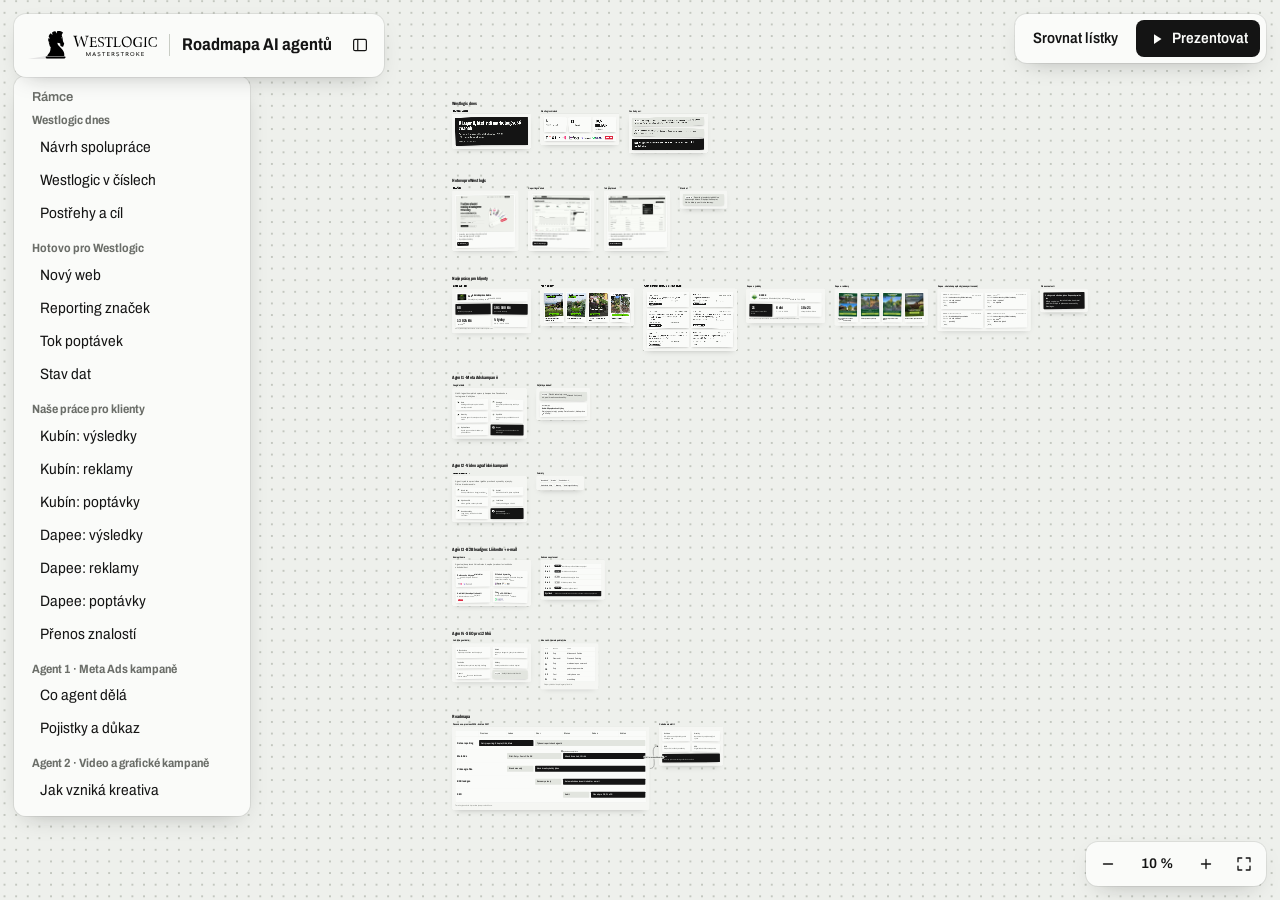
==== board.html @ 9ac48d67 "Board: roadmapa AI agentů, ukázky klientů, reporting a poptávky z webu Co-Authored-By: Claude Opus 5" ====
<!doctype html>
<html lang="cs">
<head>
<meta charset="utf-8">
<meta name="viewport" content="width=device-width, initial-scale=1, maximum-scale=1">
<title>Roadmapa AI agentů – Westlogic</title>
<meta name="robots" content="noindex, nofollow">
<link rel="icon" href="https://westlogic.eu/wp-content/uploads/2021/06/westlogic_favicon.png">
<link rel="preload" href="assets/fonts/archivo-latin.woff2" as="font" type="font/woff2" crossorigin>
<link rel="stylesheet" href="assets/css/board.css">
</head>
<body>

<!-- Board chrome -->
<header class="ui ui--top">
  <img class="ui__logo" src="assets/img/logo.svg" alt="Westlogic" width="132" height="28">
  <span class="ui__sep" aria-hidden="true"></span>
  <h1 class="ui__title">Roadmapa AI agentů</h1>
  <button class="ui__btn ui__btn--icon" type="button" id="panelToggle" aria-expanded="true" aria-controls="panel" title="Rámce">
    <svg viewBox="0 0 24 24" aria-hidden="true"><rect x="3.5" y="4.5" width="17" height="15" rx="2" fill="none" stroke="currentColor" stroke-width="1.6"/><path d="M9 4.5v15" stroke="currentColor" stroke-width="1.6"/></svg>
  </button>
</header>
<div class="ui ui--right">
  <button class="ui__btn" type="button" id="resetNotes" title="Vrátit lístky na původní místa">Srovnat lístky</button>
  <button class="ui__btn ui__btn--ink" type="button" id="present">
    <svg viewBox="0 0 24 24" aria-hidden="true"><path d="M8 5.5v13l10-6.5z" fill="currentColor"/></svg>Prezentovat
  </button>
</div>

<nav class="panel" id="panel" aria-label="Rámce">
  <p class="panel__h">Rámce</p>
  <ol id="frameList"></ol>
  <p class="panel__hint">Táhni plochu myší. Kolečkem přibližuj. Lístky jdou přesouvat.</p>
</nav>

<div class="zoom ui" role="group" aria-label="Přiblížení">
  <button type="button" id="zOut" aria-label="Oddálit"><svg viewBox="0 0 24 24" aria-hidden="true"><path d="M6 12h12" stroke="currentColor" stroke-width="1.8" stroke-linecap="round"/></svg></button>
  <button type="button" id="zPct" class="zoom__pct" title="Zobrazit vše">100 %</button>
  <button type="button" id="zIn" aria-label="Přiblížit"><svg viewBox="0 0 24 24" aria-hidden="true"><path d="M6 12h12M12 6v12" stroke="currentColor" stroke-width="1.8" stroke-linecap="round"/></svg></button>
  <button type="button" id="zFit" aria-label="Zobrazit vše"><svg viewBox="0 0 24 24" aria-hidden="true"><path d="M4 9V4h5M15 4h5v5M20 15v5h-5M9 20H4v-5" fill="none" stroke="currentColor" stroke-width="1.8" stroke-linecap="round" stroke-linejoin="round"/></svg></button>
</div>

<div class="pnav ui" id="pnav" hidden>
  <button type="button" id="pPrev" aria-label="Předchozí rámec"><svg viewBox="0 0 24 24" aria-hidden="true"><path d="M15 6l-6 6 6 6" fill="none" stroke="currentColor" stroke-width="1.8" stroke-linecap="round" stroke-linejoin="round"/></svg></button>
  <span id="pLabel"></span>
  <button type="button" id="pNext" aria-label="Další rámec"><svg viewBox="0 0 24 24" aria-hidden="true"><path d="M9 6l6 6-6 6" fill="none" stroke="currentColor" stroke-width="1.8" stroke-linecap="round" stroke-linejoin="round"/></svg></button>
  <button type="button" id="pExit" class="pnav__exit">Ukončit</button>
</div>

<!-- Canvas -->
<main class="vp" id="vp">
<div class="world" id="world">
<svg class="links" id="links" aria-hidden="true"></svg>

<!-- A. Westlogic dnes -->
<div class="lane" data-lane="Westlogic dnes">
  <section class="frame" id="a1" data-title="Návrh spolupráce" style="width:760px">
    <h2 class="frame__label">Návrh spolupráce</h2>
    <div class="cover note note--ink" style="--r:-.6deg">
      <p class="cover__t">AI agenti, kteří řídí marketing šesti značek</p>
      <p class="cover__s">Reklama, kreativy, B2B obchod a SEO. Agenti dělají práci, lidé rozhodují.</p>
      <p class="cover__k">Westlogic · listopad 2026</p>
    </div>
  </section>
  <section class="frame" id="a2" data-title="Westlogic v číslech" style="width:760px">
    <h2 class="frame__label">Westlogic v číslech</h2>
    <div class="facts">
      <div class="note" style="--r:1deg"><b class="big">6</b>vlastních značek</div>
      <div class="note" style="--r:-1.2deg"><b class="big">12</b>trhů v Evropě</div>
      <div class="note" style="--r:.8deg"><b class="big">10,5 mil.&nbsp;EUR</b>roční obrat</div>
    </div>
    <div class="logos note note--plain">
      <img src="assets/img/brands/fexi-mark.svg" alt="Fexi"><img src="assets/img/brands/zuty.svg" alt="Zuty"><img src="assets/img/brands/foa.svg" alt="FOA">
      <img src="assets/img/brands/diamondi.svg" alt="Diamondi"><img src="assets/img/brands/everbot.svg" alt="Everbot"><img src="assets/img/brands/atelix.svg" alt="Atelix">
    </div>
  </section>
  <section class="frame" id="a3" data-title="Postřehy a cíl" style="width:760px">
    <h2 class="frame__label">Postřehy a cíl</h2>
    <div class="note note--grey" style="--r:-1deg"><span class="tag">Postřeh</span>Dva obory, dvě sezóny. Tvoření prodává hlavně na podzim a v zimě, stínění na jaře a v létě. Rozpočet na reklamu se má přelévat mezi značkami.</div>
    <div class="note note--grey" style="--r:1deg"><span class="tag">Postřeh</span>Everbot slibuje firmám růst s menším týmem. Stejný princip nabízíme Westlogicu v marketingu.</div>
    <div class="note note--goal" style="--r:-.4deg"><span class="tag tag--inv">Cíl</span>Víc tržeb na každou značku a trh. Bez nabírání dalších lidí do marketingu.</div>
  </section>
</div>

<!-- B. Hotovo pro Westlogic -->
<div class="lane" data-lane="Hotovo pro Westlogic">
  <section class="frame" id="b1" data-title="Nový web" style="width:640px">
    <h2 class="frame__label">Nový web</h2>
    <article class="shot note note--plain" style="--r:-.6deg">
      <a href="index.html" target="_blank" rel="noopener"><img src="assets/board/web.jpg" alt="Náhled nového webu Westlogic"></a>
      <ul><li>Vzorník s pravými logy všech 6 značek</li><li>Formulář sám pozná, o co jde</li><li>Rychlý, bez šablony</li></ul>
      <a class="open" href="index.html" target="_blank" rel="noopener">Otevřít web ↗</a>
    </article>
  </section>
  <section class="frame" id="b2" data-title="Reporting značek" style="width:640px">
    <h2 class="frame__label">Reporting značek</h2>
    <article class="shot note note--plain" style="--r:.5deg">
      <a href="dashboard.html" target="_blank" rel="noopener"><img src="assets/board/dash.jpg" alt="Náhled reportingu značek"></a>
      <ul><li>Tržby, objednávky a konverze na jednom místě</li><li>Filtr podle značky, trhu a období</li><li>Sem budou reportovat všichni agenti</li></ul>
      <a class="open" href="dashboard.html" target="_blank" rel="noopener">Otevřít reporting ↗</a>
    </article>
  </section>
  <section class="frame" id="b3" data-title="Tok poptávek" style="width:640px">
    <h2 class="frame__label">Tok poptávek</h2>
    <article class="shot note note--plain" style="--r:-.4deg" id="shot-inq">
      <a href="poptavky.html" target="_blank" rel="noopener"><img src="assets/board/inq.jpg" alt="Náhled toku poptávek"></a>
      <ul><li>Poptávka z webu jde rovnou správnému člověku</li><li>E-mail, Slack a inbox se stavem</li><li>Lhůta na odpověď podle typu</li></ul>
      <a class="open" href="poptavky.html" target="_blank" rel="noopener">Otevřít ukázku ↗</a>
    </article>
  </section>
  <section class="frame" id="b4" data-title="Stav dat" style="width:460px">
    <h2 class="frame__label">Stav dat</h2>
    <div class="note note--grey" style="--r:.4deg"><span class="tag">Poznámka</span>Reporting i poptávky teď běží na ukázkových datech. Napojení na Shoptet, GA4 a Meta je první krok roadmapy.</div>
  </section>
</div>

<!-- C. Naše práce pro klienty -->
<div class="lane" data-lane="Naše práce pro klienty">
  <section class="frame" id="c1" data-title="Kubín: výsledky" style="width:760px">
    <h2 class="frame__label">Kubín · výsledky</h2>
    <div class="case__head note note--plain" style="--r:-.4deg">
      <img src="assets/board/clients/kubin-logo.jpg" alt="Zahradnické práce Kubín">
      <div><b>Zahradnické práce Kubín</b>Ústecký kraj · reklamy na Metě od 28. 9. 2026</div>
    </div>
    <div class="stats stats--2">
      <div class="note note--ink" style="--r:-.8deg"><b class="big big--inv">88</b>skutečných poptávek</div>
      <div class="note note--ink" style="--r:.6deg"><b class="big big--inv">191&nbsp;500&nbsp;Kč</b>potvrzené zakázky</div>
      <div class="note" style="--r:-.5deg"><b class="big">13&nbsp;024&nbsp;Kč</b>za reklamu</div>
      <div class="note" style="--r:.9deg"><b class="big">4 týdny</b>28. 9. – 25. 10. 2026</div>
    </div>
    <p class="src">Zdroj: tabulka poptávek klienta. Počet zakázek ještě roste.</p>
  </section>
  <section class="frame" id="c2" data-title="Kubín: reklamy" style="width:900px">
    <h2 class="frame__label">Kubín · reklamy</h2>
    <div class="ads">
      <figure class="note note--plain" style="--r:-1deg"><img src="assets/board/clients/kubin-teplice.jpg" alt="Reklama: Hledáte zahradníka v Teplicích?"><figcaption>Vítěz: město v nadpisu + skutečná fotka</figcaption></figure>
      <figure class="note note--plain" style="--r:.7deg"><img src="assets/board/clients/kubin-decin.jpg" alt="Reklama: Hledáte zahradníka v Děčíně?"><figcaption>Stejný vzorec pro Děčín</figcaption></figure>
      <figure class="note note--plain" style="--r:-.5deg"><img src="assets/board/clients/kubin-if-cena.jpg" alt="Reklama: Chcete vědět, kolik bude úprava zahrady stát?"><figcaption>Formulář v Metě: otázka na cenu</figcaption></figure>
      <figure class="note note--plain" style="--r:1deg"><img src="assets/board/clients/kubin-if-promena.jpg" alt="Reklama: proměna zahrady před a po"><figcaption>Proměna před a po</figcaption></figure>
    </div>
  </section>
  <section class="frame" id="c3" data-title="Kubín: poptávky" style="width:900px">
    <h2 class="frame__label">Kubín · skutečné poptávky (anonymizované)</h2>
    <div class="leads">
      <article class="lead note" style="--r:-.6deg">
        <p class="lead__meta"><span>9. 10.</span><span>Teplice</span><span class="lead__src">Web · reklama Teplice</span></p>
        <p class="lead__msg">„Prořez stromů, jednorázový velký úklid.“</p>
        <p class="lead__who">Jméno skryto · +420 7•• ••• ••• · •••••@volny.cz</p>
        <span class="pill pill--won">Zakázka 35 000 Kč</span>
      </article>
      <article class="lead note" style="--r:.5deg">
        <p class="lead__meta"><span>30. 9.</span><span>Děčín</span><span class="lead__src">Web · reklama Děčín</span></p>
        <p class="lead__msg">„S úpravou zahrady.“</p>
        <p class="lead__who">Jméno skryto · +420 6•• ••• ••• · •••••@seznam.cz</p>
        <span class="pill pill--won">Zakázka 20 000 Kč</span>
      </article>
      <article class="lead note" style="--r:-.4deg">
        <p class="lead__meta"><span>4. 10.</span><span>Děčín</span><span class="lead__src">Web · reklama Děčín</span></p>
        <p class="lead__msg">„Příprava zahrady na zimu, ostříhat ovocné stromky 2 kusy, posekat trávu cca 40 cm vysokou…“</p>
        <p class="lead__who">Jméno skryto · +420 7•• ••• ••• · •••••@seznam.cz</p>
        <span class="pill pill--won">Zakázka 10 000 Kč</span>
      </article>
      <article class="lead note" style="--r:.8deg">
        <p class="lead__meta"><span>5. 10.</span><span>Děčín</span><span class="lead__src">Web · reklama Děčín</span></p>
        <p class="lead__msg">„Ostříhání 3 m vysokého a 15 m dlouhého plotu u thují, prosím o přibližnou cenu.“</p>
        <p class="lead__who">Jméno skryto · +420 7•• ••• ••• · •••••@seznam.cz</p>
        <span class="pill pill--won">Zakázka 8 000 Kč</span>
      </article>
      <article class="lead note" style="--r:-.7deg">
        <p class="lead__meta"><span>20. 10.</span><span>Tisá</span><span class="lead__src">Web · reklama Ústí</span></p>
        <p class="lead__msg">„Zahrada cca 1000 m² zanedbaná, plán co s tím dál, aby vypadala dobře.“</p>
        <p class="lead__who">Jméno skryto · +420 6•• ••• ••• · •••••@seznam.cz</p>
        <span class="pill">Nabídka odeslána</span>
      </article>
      <article class="lead note" style="--r:.4deg">
        <p class="lead__meta"><span>22. 10.</span><span>Dubí</span><span class="lead__src">Web · reklama Teplice</span></p>
        <p class="lead__msg">„V březnu příštího roku zajistit jarní úpravu stromů, keřů, živého plotu.“</p>
        <p class="lead__who">Jméno skryto · +420 7•• ••• ••• · •••••@seznam.cz</p>
        <span class="pill pill--new">Nová</span>
      </article>
    </div>
  </section>
  <section class="frame" id="c4" data-title="Dapee: výsledky" style="width:760px">
    <h2 class="frame__label">Dapee · výsledky</h2>
    <div class="case__head note note--plain" style="--r:.4deg">
      <img src="assets/board/clients/dapee-logo.png" alt="DAPEE">
      <div><b>DAPEE</b>Kladensko a Středočeský kraj · reklamy na Metě od 7. 11. 2026</div>
    </div>
    <div class="stats stats--3">
      <div class="note note--ink" style="--r:.7deg"><b class="big big--inv">21</b>poptávek z formulářů v Metě</div>
      <div class="note" style="--r:-.6deg"><b class="big">6 dní</b>7. – 13. 11. 2026</div>
      <div class="note" style="--r:.5deg"><b class="big">10 z 21</b>chce práci do měsíce</div>
    </div>
    <p class="src">Zdroj: tabulka poptávek klienta. Kampaň běží, zakázky se teprve domlouvají.</p>
  </section>
  <section class="frame" id="c5" data-title="Dapee: reklamy" style="width:900px">
    <h2 class="frame__label">Dapee · reklamy</h2>
    <div class="ads">
      <figure class="note note--plain" style="--r:.8deg"><img src="assets/board/clients/dapee-kaceni.jpg" alt="Reklama: Kácení stromů na Kladně a okolí"><figcaption>Kácení: město v nadpisu (převzato od Kubína)</figcaption></figure>
      <figure class="note note--plain" style="--r:-.6deg"><img src="assets/board/clients/dapee-cisteni.jpg" alt="Reklama: Potřebujete vyčistit pozemek ve Středočeském kraji?"><figcaption>Čištění pozemku před a po</figcaption></figure>
      <figure class="note note--plain" style="--r:1deg"><img src="assets/board/clients/dapee-zarostla.jpg" alt="Reklama: Zarostlá zahrada ve Slaném?"><figcaption>Konkrétní problém + úzká oblast</figcaption></figure>
      <figure class="note note--plain" style="--r:-.9deg"><img src="assets/board/clients/dapee-uklid.jpg" alt="Reklama: Potřebujete uklidit zahradu ve Středočeském kraji?"><figcaption>Sezónní téma: podzimní úklid</figcaption></figure>
    </div>
  </section>
  <section class="frame" id="c6" data-title="Dapee: poptávky" style="width:900px">
    <h2 class="frame__label">Dapee · skutečné poptávky (anonymizované)</h2>
    <div class="leads">
      <article class="lead note" style="--r:.6deg">
        <p class="lead__meta"><span>13. 11.</span><span>Mladoboleslavsko</span><span class="lead__src">Formulář v Metě</span></p>
        <dl class="lead__qa"><dt>Co řešit</dt><dd>Jednorázové vyčištění zahrady</dd><dt>Plocha</dt><dd>víc než 1 000 m²</dd><dt>Kdy</dt><dd>co nejdříve</dd></dl>
        <span class="pill pill--new">Nová</span>
      </article>
      <article class="lead note" style="--r:-.5deg">
        <p class="lead__meta"><span>12. 11.</span><span>Okolí Prahy</span><span class="lead__src">Formulář v Metě</span></p>
        <dl class="lead__qa"><dt>Co řešit</dt><dd>Jednorázové vyčištění zahrady</dd><dt>Plocha</dt><dd>500 – 1 000 m²</dd><dt>Kdy</dt><dd>co nejdříve</dd></dl>
        <span class="pill pill--new">Nová</span>
      </article>
      <article class="lead note" style="--r:.4deg">
        <p class="lead__meta"><span>11. 11.</span><span>Kladensko a Slánsko</span><span class="lead__src">Formulář v Metě</span></p>
        <dl class="lead__qa"><dt>Co řešit</dt><dd>Pravidelná péče o zahradu</dd><dt>Plocha</dt><dd>víc než 1 000 m²</dd><dt>Kdy</dt><dd>později</dd></dl>
        <span class="pill pill--new">Nová</span>
      </article>
      <article class="lead note" style="--r:-.6deg">
        <p class="lead__meta"><span>10. 11.</span><span>Kladensko a Slánsko</span><span class="lead__src">Formulář v Metě</span></p>
        <dl class="lead__qa"><dt>Co řešit</dt><dd>Jednorázové vyčištění zahrady</dd><dt>Plocha</dt><dd>do 200 m²</dd><dt>Kdy</dt><dd>během 2–4 týdnů</dd></dl>
        <span class="pill pill--new">Nová</span>
      </article>
    </div>
  </section>
  <section class="frame" id="c7" data-title="Přenos znalostí" style="width:460px">
    <h2 class="frame__label">Přenos znalostí</h2>
    <div class="note note--ink" style="--r:-.6deg" id="learn"><b>Co fungovalo u Kubína, jede u Dapee od prvního dne</b>Město v nadpisu, skutečná fotka, konkrétní problém. Stejně to přeneseme na značky Westlogicu.</div>
  </section>
</div>

<!-- D. Agent 1: Meta Ads -->
<div class="lane" data-lane="Agent 1 · Meta Ads kampaně">
  <section class="frame" id="d1" data-title="Co agent dělá" style="width:720px">
    <h2 class="frame__label">Co agent dělá</h2>
    <p class="frame__lead">Náš AI agent kompletně spravuje kampaně na Facebooku a Instagramu. Každý den.</p>
    <ol class="steps">
      <li class="note" style="--r:-.6deg"><b>Data</b>Katalog ze Shoptetu, pixel a CAPI, marže produktů</li>
      <li class="note" style="--r:.6deg"><b>Strategie</b>Rozpočet podle sezóny, značky a trhu</li>
      <li class="note" style="--r:-.4deg" id="meta-creative"><b>Kreativy</b>Dodává agent 2, testuje se víc variant naráz</li>
      <li class="note" style="--r:.8deg"><b>Spuštění</b>Kampaně v jazyce každého ze 12 trhů</li>
      <li class="note" style="--r:-.7deg"><b>Optimalizace</b>Denně vypne ztrátové reklamy a přidá vítězům</li>
      <li class="note note--ink" style="--r:.4deg" id="meta-report"><b>Report</b>Výsledky rovnou do dashboardu Westlogic</li>
    </ol>
  </section>
  <section class="frame" id="d5" data-title="Pojistky a důkaz" style="width:520px">
    <h2 class="frame__label">Pojistky a důkaz</h2>
    <div class="note note--grey" style="--r:.6deg"><span class="tag">Pojistky</span>Člověk schvaluje: rozpočet nad limit, nový trh, první kreativu nové značky.</div>
    <div class="note" style="--r:-.6deg" id="meta-proof"><span class="tag">Už to umíme</span><b>Kubín: 88 poptávek za 4 týdny</b>Stejný agent, stejný postup. Detail v sekci „Naše práce pro klienty“.</div>
  </section>
</div>

<!-- E. Agent 2: Video a grafika -->
<div class="lane" data-lane="Agent 2 · Video a grafické kampaně">
  <section class="frame" id="e1" data-title="Jak vzniká kreativa" style="width:720px">
    <h2 class="frame__label">Jak vzniká kreativa</h2>
    <p class="frame__lead">Agenti vyrobí a upraví videa i grafiku pro všechny značky a jazyky. Drží se brand manuálu.</p>
    <ol class="steps">
      <li class="note" style="--r:.7deg"><b>Brief z dat</b>Co se prodává a co funguje v reklamě</li>
      <li class="note" style="--r:-.8deg"><b>Scénář</b>Háček do 3 vteřin, jedna myšlenka</li>
      <li class="note" style="--r:.5deg"><b>Výroba a střih</b>Video, grafika, varianty formátů</li>
      <li class="note" style="--r:-1deg"><b>Lokalizace</b>Titulky a dabing pro 12 trhů</li>
      <li class="note" style="--r:.8deg"><b>Kontrola značky</b>Logo, barvy, tón. Pak schválení člověkem</li>
      <li class="note note--ink" style="--r:-.4deg" id="vid-out"><b>Do kampaně</b>Rovnou k agentovi 1</li>
    </ol>
  </section>
  <section class="frame" id="e2" data-title="Formáty" style="width:460px">
    <h2 class="frame__label">Formáty</h2>
    <div class="chips"><span>Reels 9:16</span><span>Stories</span><span>Feed 4:5 a 1:1</span><span>Produktová videa</span><span>Bannery</span><span>Katalogové šablony</span></div>
  </section>
</div>

<!-- F. Agent 3: B2B lead gen -->
<div class="lane" data-lane="Agent 3 · B2B lead gen: LinkedIn + e-mail">
  <section class="frame" id="f1" data-title="Komu píšeme" style="width:760px">
    <h2 class="frame__label">Komu píšeme</h2>
    <p class="frame__lead">Agent najde správné lidi ve firmách, napíše jim a domluví schůzku obchodníkovi.</p>
    <div class="segs">
      <div class="note seg" style="--r:-.8deg"><b>Řetězce s hobby a papírnictvím</b>Velkoodběr Zuty a Diamondi.<span class="seg__logos"><img src="assets/img/brands/zuty.svg" alt="Zuty"><img src="assets/img/brands/diamondi.svg" alt="Diamondi"></span></div>
      <div class="note seg" style="--r:.7deg"><b>DIY a hobby markety</b>FOA a Fexi do regálů. Podobné firmy jako partneři Hornbach a Globus.<span class="seg__logos"><img src="assets/img/brands/foa.svg" alt="FOA"><img src="assets/img/brands/fexi-mark.svg" alt="Fexi"></span></div>
      <div class="note seg" style="--r:-.5deg"><b>Architekti, developeři, okenáři</b>Stínění Atelix na míru do projektů.<span class="seg__logos"><img src="assets/img/brands/atelix.svg" alt="Atelix"></span></div>
      <div class="note seg" style="--r:.9deg"><b>Firmy s 20–200 lidmi</b>Everbot pro podporu a obchod.<span class="seg__logos"><img src="assets/img/brands/everbot.svg" alt="Everbot"></span></div>
    </div>
  </section>
  <section class="frame" id="f2" data-title="Sekvence oslovení" style="width:620px">
    <h2 class="frame__label">Sekvence oslovení</h2>
    <ol class="seq seq--v">
      <li><span class="seq__d">Den 1</span><span class="seq__c in">LinkedIn</span>Návštěva profilu a žádost o spojení</li>
      <li><span class="seq__d">Den 3</span><span class="seq__c in">LinkedIn</span>Krátká osobní zpráva</li>
      <li><span class="seq__d">Den 5</span><span class="seq__c em">E-mail</span>Nabídka šitá na jejich firmu</li>
      <li><span class="seq__d">Den 9</span><span class="seq__c em">E-mail</span>Příklad z praxe a čísla</li>
      <li><span class="seq__d">Den 14</span><span class="seq__c in">LinkedIn</span>Poslední připomenutí</li>
      <li class="seq__end" id="b2b-meet"><span class="seq__d">Výsledek</span>Schůzka v kalendáři obchodníka + záznam v inboxu poptávek</li>
    </ol>
  </section>
</div>

<!-- G. Agent 4: SEO -->
<div class="lane" data-lane="Agent 4 · SEO pro 12 trhů">
  <section class="frame" id="g1" data-title="Co SEO agent dělá" style="width:760px">
    <h2 class="frame__label">Co SEO agent dělá</h2>
    <div class="grid2">
      <div class="note" style="--r:-.8deg"><b>Klíčová slova</b>Výzkum pro každou značku a jazyk</div>
      <div class="note" style="--r:.7deg"><b>Obsah</b>Návody a kategorie: „jak vybrat roletu den a noc“</div>
      <div class="note" style="--r:-.6deg"><b>Technika</b>Audit Shoptetu: rychlost, duplicity, hreflang</div>
      <div class="note" style="--r:1deg"><b>Odkazy</b>Zmínky na blozích o tvoření a bydlení</div>
      <div class="note" style="--r:-.9deg"><b>Report</b>Pozice a návštěvnost v dashboardu</div>
      <div class="note note--grey" style="--r:.5deg"><span class="tag">Pojistka</span>Každý článek schválí člověk</div>
    </div>
  </section>
  <section class="frame" id="g2" data-title="Témata podle trhu" style="width:560px">
    <h2 class="frame__label">Kde začít · témata podle trhu</h2>
    <table class="kw">
      <thead><tr><th>Trh</th><th>Značka</th><th>Téma</th></tr></thead>
      <tbody>
        <tr><td>DE</td><td>Zuty</td><td>Malen nach Zahlen</td></tr>
        <tr><td>DE</td><td>Diamondi</td><td>Diamond Painting</td></tr>
        <tr><td>PL</td><td>Zuty</td><td>malowanie po numerach</td></tr>
        <tr><td>FR</td><td>Zuty</td><td>peinture par numéro</td></tr>
        <tr><td>CZ</td><td>Fexi</td><td>rolety den a noc</td></tr>
        <tr><td>PL</td><td>FOA</td><td>moskitiery</td></tr>
      </tbody>
    </table>
    <p class="frame__foot">Objemy hledání doplní agent při auditu.</p>
  </section>
</div>

<!-- H. Roadmapa -->
<div class="lane" data-lane="Roadmapa">
  <section class="frame" id="h1" data-title="Časová osa" style="width:1900px">
    <h2 class="frame__label">Časová osa · prosinec 2026 – květen 2027</h2>
    <div class="tl">
      <div class="tl__head"><span></span><span>Prosinec</span><span>Leden</span><span>Únor</span><span>Březen</span><span>Duben</span><span>Květen</span></div>
      <div class="tl__lane"><span class="tl__name">Data a reporting</span>
        <div class="bar bar--ink" id="tl-data" style="--a:1;--b:3">Ostrý reporting: Shoptet, GA4, Meta</div>
        <div class="bar" style="--a:3;--b:7">Týdenní report všech agentů</div></div>
      <div class="tl__lane"><span class="tl__name">Meta Ads</span>
        <div class="bar" style="--a:2;--b:4">Pilot: Zuty + Fexi v CZ a SK</div>
        <div class="ms" style="--a:4">Vyhodnocení pilotu</div>
        <div class="bar bar--ink" style="--a:4;--b:7">Všech 6 značek, 12 trhů</div></div>
      <div class="tl__lane"><span class="tl__name">Video a grafika</span>
        <div class="bar" style="--a:2;--b:3">Brand manuály</div>
        <div class="bar bar--ink" style="--a:3;--b:7">Nové kreativy každý týden</div></div>
      <div class="tl__lane"><span class="tl__name">B2B lead gen</span>
        <div class="bar" style="--a:3;--b:4">Seznamy a texty</div>
        <div class="bar bar--ink" style="--a:4;--b:7">Automatické oslovení LinkedIn + e-mail</div></div>
      <div class="tl__lane"><span class="tl__name">SEO</span>
        <div class="bar" style="--a:4;--b:5">Audit</div>
        <div class="bar bar--ink" style="--a:5;--b:7">Obsah pro DE, PL a FR</div></div>
    </div>
    <p class="frame__foot">Termíny jsou návrh. Upravíme je na první schůzce.</p>
  </section>
  <section class="frame" id="h2" data-title="Co budeme měřit" style="width:620px">
    <h2 class="frame__label">Co budeme měřit</h2>
    <div class="grid2">
      <div class="note" style="--r:-.7deg"><b>Reklama</b>ROAS a cena objednávky podle značky a trhu</div>
      <div class="note" style="--r:.6deg"><b>Kreativy</b>Nové kreativy za týden a jejich výkon</div>
      <div class="note" style="--r:-.4deg"><b>B2B</b>Odpovědi, schůzky a zakázky</div>
      <div class="note" style="--r:.9deg"><b>SEO</b>Organická návštěvnost a pozice</div>
      <div class="note note--ink wide2" style="--r:-.6deg"><b>Čas</b>Hodiny práce marketingu ušetřené za měsíc</div>
    </div>
  </section>
</div>

</div>
</main>

<script src="assets/js/board.js"></script>
</body>
</html>
---- assets/css/board.css ----
/* Westlogic — idea board. Same world: card-stock ground, paper notes, ink, Archivo; colour only from brand logos. */
@font-face { font-family: "Archivo"; font-style: normal; font-display: swap; font-weight: 100 900; font-stretch: 62% 125%;
  src: url(../fonts/archivo-latin-ext.woff2) format("woff2-variations");
  unicode-range: U+0100-02BA, U+02BD-02C5, U+02C7-02CC, U+02CE-02D7, U+02DD-02FF, U+0304, U+0308, U+0329, U+1D00-1DBF, U+1E00-1E9F, U+1EF2-1EFF, U+2020, U+20A0-20AB, U+20AD-20C0, U+2113, U+2C60-2C7F, U+A720-A7FF; }
@font-face { font-family: "Archivo"; font-style: normal; font-display: swap; font-weight: 100 900; font-stretch: 62% 125%;
  src: url(../fonts/archivo-latin.woff2) format("woff2-variations");
  unicode-range: U+0000-00FF, U+0131, U+0152-0153, U+02BB-02BC, U+02C6, U+02DA, U+02DC, U+0304, U+0308, U+0329, U+2000-206F, U+20AC, U+2122, U+2191, U+2193, U+2212, U+2215, U+FEFF, U+FFFD; }

:root {
  --card: #EEF0EC; --card-2: #E2E5DF; --paper: #FAFBF9; --frame: #F5F6F3;
  --ink: #141414; --ink-2: #474A46; --ink-3: #6B6E69; --rule: #C9CDC5;
  --todo: #8A5A00;
  --f: "Archivo", system-ui, sans-serif;
  --ease: cubic-bezier(.16, 1, .3, 1);
}
* { box-sizing: border-box; }
html, body { height: 100%; }
body { margin: 0; overflow: hidden; background: var(--card); color: var(--ink); font: 400 17px/1.4 var(--f); font-variant-numeric: tabular-nums lining-nums; -webkit-font-smoothing: antialiased; }
img, svg { display: block; max-width: 100%; }
h2, h3, p { margin: 0; }
ul, ol { margin: 0; padding: 0; list-style: none; }
button { font: inherit; color: inherit; }
::selection { background: var(--ink); color: var(--paper); }
:focus-visible { outline: 2px solid var(--ink); outline-offset: 2px; border-radius: 4px; }

/* Canvas */
.vp {
  position: fixed; inset: 0; overflow: hidden; touch-action: none; cursor: grab;
  background-color: var(--card);
  background-image: radial-gradient(circle, #C3C7BF 1.1px, transparent 1.4px);
  background-size: var(--g, 28px) var(--g, 28px);
  background-position: var(--gx, 0) var(--gy, 0);
}
.vp.is-panning { cursor: grabbing; }
.world { position: absolute; left: 0; top: 0; transform-origin: 0 0; will-change: transform; }
.links { position: absolute; left: 0; top: 0; overflow: visible; pointer-events: none; z-index: 5; max-width: none; }
.links path { fill: none; stroke: var(--ink); stroke-width: 3; stroke-dasharray: 2 8; stroke-linecap: round; }
.links .head { fill: var(--ink); }
.links text { font: 700 20px var(--f); font-stretch: 85%; fill: var(--ink-2); }
.links .lbl-bg { fill: var(--card); }

/* Frames */
.frame { position: absolute; background: var(--frame); border-radius: 14px; padding: 36px 32px 32px; box-shadow: 0 0 0 1px rgba(20,20,20,.07), 0 30px 60px -40px rgba(20,20,20,.35); display: flex; flex-direction: column; gap: 20px; }
.frame__label { position: absolute; left: 4px; top: -40px; font-size: 22px; font-weight: 800; font-stretch: 74%; letter-spacing: -.005em; cursor: pointer; white-space: nowrap; }
.frame__label:hover { text-decoration: underline; text-underline-offset: .2em; }
.frame__lead { font-size: 19px; line-height: 1.35; max-width: 52ch; color: var(--ink-2); }
.frame__sub { font-size: 22px; font-weight: 800; font-stretch: 74%; margin-bottom: -10px; }
.frame__foot { color: var(--ink-3); font-size: 16px; }

/* Notes */
.note {
  position: relative; background: var(--paper); border-radius: 6px; padding: 18px 20px;
  box-shadow: 0 1px 1px rgba(20,20,20,.08), 0 10px 22px -14px rgba(20,20,20,.45);
  transform: translate(var(--dx, 0px), var(--dy, 0px)) rotate(var(--r, 0deg));
  cursor: grab; user-select: none; transition: box-shadow .25s;
}
.note.is-drag { cursor: grabbing; z-index: 10; box-shadow: 0 2px 4px rgba(20,20,20,.1), 0 24px 40px -18px rgba(20,20,20,.55); transition: none; }
.note b { display: block; font-weight: 700; font-stretch: 82%; font-size: 1.05em; margin-bottom: 4px; }
.note small { display: block; margin-top: 8px; color: var(--ink-3); font-size: 14px; }
.note--ink { background: var(--ink); color: var(--paper); }
.note--grey { background: var(--card-2); }
.note--plain { box-shadow: 0 0 0 1px rgba(20,20,20,.06), 0 10px 22px -16px rgba(20,20,20,.4); }
.note--goal { background: var(--ink); color: var(--paper); font-size: 22px; font-weight: 600; font-stretch: 88%; padding: 22px 24px; }
.note--todo { background: var(--paper); box-shadow: inset 0 0 0 2px var(--todo), 0 10px 22px -14px rgba(20,20,20,.35); }
.tag { display: inline-block; font-size: 13px; font-weight: 700; font-stretch: 85%; padding: 2px 8px; border-radius: 5px; background: var(--paper); box-shadow: inset 0 0 0 1px var(--rule); margin-right: 8px; vertical-align: 2px; }
.note--grey .tag { background: var(--paper); }
.tag--inv { background: var(--paper); color: var(--ink); box-shadow: none; }
.tag--todo { background: var(--todo); color: #fff; box-shadow: none; }
.wide { align-self: stretch; }

/* Frame 1 */
.cover { padding: 30px 32px 26px; }
.cover__t { font-size: 52px; font-weight: 800; font-stretch: 66%; line-height: .98; letter-spacing: -.01em; }
.cover__s { margin-top: 14px; font-size: 21px; color: #C9CCC6; max-width: 36ch; }
.cover__k { margin-top: 18px; font-size: 15px; color: #A6AAA3; }
.facts { display: grid; grid-template-columns: repeat(3, 1fr); gap: 18px; }
.facts .note { font-size: 16px; color: var(--ink-2); }
.big { font-size: 40px !important; font-weight: 800 !important; font-stretch: 64% !important; color: var(--ink); line-height: 1; margin-bottom: 6px !important; }
.logos { display: grid; grid-template-columns: repeat(6, 1fr); gap: 18px; align-items: center; padding: 18px 22px; }
.logos img { height: 32px; width: 100%; object-fit: contain; pointer-events: none; }
.row2 { display: grid; grid-template-columns: 1fr 1fr; gap: 20px; }
.row3 { display: grid; grid-template-columns: 1.2fr 1fr 1fr; gap: 20px; align-items: start; }

/* Frame 2 */
.shots { display: grid; grid-template-columns: repeat(3, 1fr); gap: 28px; }
.shot { padding: 14px 14px 20px; }
.shot img { border-radius: 4px; box-shadow: 0 0 0 1px var(--rule); pointer-events: none; aspect-ratio: 16 / 10; object-fit: cover; object-position: top; width: 100%; }
.shot > a:first-child { display: block; }
.shot h3 { margin-top: 16px; font-size: 26px; font-weight: 800; font-stretch: 72%; }
.shot ul { margin-top: 8px; display: grid; gap: 4px; font-size: 16px; color: var(--ink-2); }
.shot li { padding-left: 16px; position: relative; }
.shot li::before { content: ""; position: absolute; left: 0; top: .62em; width: 7px; height: 1.5px; background: var(--ink); }
.open { display: inline-flex; margin-top: 14px; padding: 8px 12px; border-radius: 8px; background: var(--ink); color: var(--paper); font-weight: 600; font-stretch: 88%; font-size: 15px; text-decoration: none; }
.open:hover { background: var(--ink-2); }

/* Pipelines */
.pipe { display: grid; grid-template-columns: repeat(6, 1fr); gap: 30px; }
.pipe .note { font-size: 15px; color: var(--ink-2); min-height: 130px; }
.pipe .note--ink { color: #C9CCC6; }
.pipe .note b { color: inherit; }
.pipe .note:not(.note--ink) b { color: var(--ink); }
.pipe .note--ink b { color: var(--paper); }
.pipe li:not(:last-child)::after { content: ""; position: absolute; right: -24px; top: 50%; width: 18px; height: 2px; background: var(--ink); }
.pipe li:not(:last-child)::before { content: ""; position: absolute; right: -25px; top: calc(50% - 4px); border: 5px solid transparent; border-left: 6px solid var(--ink); border-right: 0; }
.pipe--sm .note { min-height: 112px; }

.ideas { display: grid; grid-template-columns: repeat(5, 1fr); gap: 22px; }
#f4 .ideas { grid-template-columns: repeat(3, 1fr); }
.ideas--3 { grid-template-columns: repeat(3, 1fr) !important; }
.idea { font-size: 16px; }
.idea img { height: 24px; width: auto; max-width: 110px; display: inline-block; margin: 0 10px 10px 0; vertical-align: middle; pointer-events: none; }
.chips { display: flex; flex-wrap: wrap; gap: 8px; margin-top: -6px; }
.chips span { padding: 6px 12px; border-radius: 999px; box-shadow: inset 0 0 0 1px var(--rule); background: var(--paper); font-size: 15px; font-weight: 600; font-stretch: 88%; }

/* Frame 5 */
.segs { display: grid; grid-template-columns: repeat(4, 1fr); gap: 22px; }
.seg { font-size: 15px; color: var(--ink-2); display: flex; flex-direction: column; }
.seg b { color: var(--ink); margin-top: 8px; font-size: 19px; }
.seg__logos { display: flex; gap: 12px; margin-top: auto; padding-top: 14px; }
.seg__logos img { height: 22px; width: auto; pointer-events: none; }
.seq { display: grid; grid-template-columns: repeat(5, 1fr) 1.4fr; gap: 0; background: var(--paper); border-radius: 8px; box-shadow: 0 0 0 1px rgba(20,20,20,.06); overflow: hidden; }
.seq li { padding: 16px 16px 18px; font-size: 15px; color: var(--ink-2); border-right: 1px solid var(--rule); display: flex; flex-direction: column; gap: 6px; }
.seq__d { font-size: 22px; font-weight: 800; font-stretch: 66%; color: var(--ink); }
.seq__c { align-self: start; font-size: 12px; font-weight: 700; padding: 2px 7px; border-radius: 4px; }
.seq__c.in { background: var(--ink); color: var(--paper); }
.seq__c.em { box-shadow: inset 0 0 0 1.5px var(--ink); color: var(--ink); }
.seq__end { background: var(--ink); color: #C9CCC6 !important; border-right: 0 !important; }
.seq__end .seq__d { color: var(--paper); }
.slots { display: grid; grid-template-columns: 1fr 1fr; gap: 10px 18px; margin: 10px 0 0; }
.slots dt { font-size: 13px; color: var(--ink-3); }
.slots dd { margin: 0; font-size: 30px; font-weight: 800; font-stretch: 64%; color: var(--todo); }

/* Frame 6 */
.kw { border-collapse: collapse; width: 100%; background: var(--paper); border-radius: 8px; overflow: hidden; box-shadow: 0 0 0 1px rgba(20,20,20,.06); font-size: 17px; }
.kw th { text-align: left; font-size: 13px; color: var(--ink-3); font-weight: 600; padding: 10px 16px; border-bottom: 1px solid var(--rule); }
.kw td { padding: 10px 16px; border-bottom: 1px solid #E7E9E4; }
.kw td:first-child { font-weight: 800; font-stretch: 70%; font-size: 20px; width: 70px; }
.kw tr:last-child td { border-bottom: 0; }

/* Frame 7: timeline */
.tl { background: var(--paper); border-radius: 10px; box-shadow: 0 0 0 1px rgba(20,20,20,.06); padding: 0 0 12px; }
.tl__head, .tl__lane { display: grid; grid-template-columns: 220px repeat(6, 1fr); }
.tl__head span { padding: 16px 16px 14px; font-size: 20px; font-weight: 700; font-stretch: 85%; color: var(--ink-2); border-left: 1px solid #E7E9E4; }
.tl__head span:first-child { border-left: 0; }
.tl__head { border-bottom: 1px solid var(--rule); }
.tl__lane { position: relative; min-height: 124px; align-items: center; border-bottom: 1px solid #E7E9E4;
  background-image: repeating-linear-gradient(90deg, transparent 0 calc((100% - 220px) / 6 - 1px), #E7E9E4 calc((100% - 220px) / 6 - 1px) calc((100% - 220px) / 6));
  background-position: 220px 0; background-size: calc(100% - 220px) 100%; background-repeat: no-repeat; }
.tl__lane:last-child { border-bottom: 0; }
.tl__name { grid-column: 1; grid-row: 1; padding: 0 20px; font-weight: 800; font-stretch: 76%; font-size: 24px; }
.bar { grid-row: 1; grid-column: calc(var(--a) + 1) / calc(var(--b) + 1); margin: 0 8px; padding: 16px 18px; border-radius: 6px; background: var(--card-2); font-size: 20px; font-weight: 600; font-stretch: 88%; line-height: 1.25; }
.bar--ink { background: var(--ink); color: var(--paper); }
.ms { grid-row: 1; grid-column: calc(var(--a) + 1); justify-self: start; align-self: start; margin: 4px 0 0 -8px; font-size: 15px; font-weight: 700; color: var(--ink-2); display: flex; align-items: center; gap: 6px; z-index: 2; }
.ms::before { content: ""; width: 12px; height: 12px; background: var(--ink); transform: rotate(45deg); border-radius: 2px; }
.kpis { display: grid; grid-template-columns: repeat(5, 1fr); gap: 22px; }
.kpis .note { font-size: 18px; color: var(--ink-2); }
.kpis .note--ink { color: #C9CCC6; }
.kpis .note b { color: var(--ink); font-size: 24px; }
.kpis .note--ink b { color: var(--paper); }

/* Chrome */
.ui { position: fixed; z-index: 40; background: var(--paper); border-radius: 12px; box-shadow: 0 0 0 1px rgba(20,20,20,.07), 0 8px 24px -12px rgba(20,20,20,.35); display: flex; align-items: center; }
.ui--top { left: 14px; top: 14px; padding: 8px 8px 8px 14px; gap: 12px; }
.ui__logo { height: 28px; width: auto; }
.ui__sep { width: 1px; height: 22px; background: var(--rule); }
.ui__title { font-size: 17px; font-weight: 700; font-stretch: 85%; white-space: nowrap; }
.ui--right { right: 14px; top: 14px; padding: 6px; gap: 6px; }
.ui__btn { display: inline-flex; align-items: center; gap: 6px; border: 0; background: none; padding: 8px 12px; border-radius: 8px; cursor: pointer; font-weight: 600; font-stretch: 88%; font-size: 15px; }
.ui__btn:hover { background: var(--card); }
.ui__btn svg { width: 18px; height: 18px; }
.ui__btn--icon { padding: 7px; }
.ui__btn--ink { background: var(--ink); color: var(--paper); }
.ui__btn--ink:hover { background: var(--ink-2); }

.panel { position: fixed; z-index: 39; left: 14px; top: 76px; width: 236px; background: var(--paper); border-radius: 12px; box-shadow: 0 0 0 1px rgba(20,20,20,.07), 0 8px 24px -12px rgba(20,20,20,.35); padding: 12px 8px 12px; transition: transform .35s var(--ease), opacity .25s; }
.panel.is-hidden { transform: translateX(-120%); opacity: 0; pointer-events: none; }
.panel__h { font-size: 13px; color: var(--ink-3); padding: 0 10px 6px; font-weight: 600; }
.panel { max-height: calc(100vh - 160px); overflow: auto; }
.panel ol { counter-reset: none; }
.panel__group > p { font-size: 12px; font-weight: 700; color: var(--ink-3); padding: 10px 10px 2px; font-stretch: 88%; text-transform: none; }
.panel__group:first-child > p { padding-top: 0; }
.panel li button { width: 100%; text-align: left; border: 0; background: none; padding: 6px 10px 6px 18px; border-radius: 8px; cursor: pointer; font-size: 15px; font-stretch: 90%; display: flex; gap: 10px; }
.panel li button::before { content: none; }
.panel li button:hover { background: var(--card); }
.panel li button[aria-current="true"] { background: var(--ink); color: var(--paper); }
.panel li button[aria-current="true"]::before { color: #A6AAA3; }
.panel__hint { margin: 10px 10px 0; padding-top: 10px; border-top: 1px solid #E7E9E4; font-size: 13px; color: var(--ink-3); line-height: 1.4; }

.zoom { right: 14px; bottom: 14px; padding: 4px; gap: 2px; }
.zoom button { border: 0; background: none; width: 36px; height: 36px; border-radius: 8px; cursor: pointer; display: grid; place-items: center; }
.zoom button:hover { background: var(--card); }
.zoom svg { width: 18px; height: 18px; }
.zoom .zoom__pct { width: auto; padding: 0 8px; font-size: 14px; font-weight: 600; min-width: 58px; }

.ui[hidden] { display: none; }
.pnav { left: 50%; bottom: 18px; transform: translateX(-50%); padding: 6px; gap: 6px; }
.pnav button { border: 0; background: none; height: 38px; min-width: 38px; border-radius: 8px; cursor: pointer; display: grid; place-items: center; }
.pnav button:hover { background: var(--card); }
.pnav svg { width: 20px; height: 20px; }
.pnav span { font-weight: 700; font-stretch: 85%; padding: 0 8px; white-space: nowrap; }
.pnav__exit { padding: 0 12px; font-weight: 600; background: var(--card) !important; }
body.presenting .ui--top, body.presenting .ui--right, body.presenting .panel { opacity: 0; pointer-events: none; }

@media (max-width: 720px) {
  .ui__title, .ui__sep { display: none; }
  .panel { top: 70px; width: min(260px, calc(100vw - 28px)); }
  #resetNotes { display: none; }
}
@media (prefers-reduced-motion: reduce) { * { transition-duration: .01ms !important; } }

/* Client cases */
.cases { display: grid; grid-template-columns: 1fr 1fr; gap: 56px; }
.case { display: flex; flex-direction: column; gap: 22px; }
.case__head { display: flex; align-items: center; gap: 18px; padding: 16px 20px; font-size: 16px; color: var(--ink-2); }
.case__head img { height: 56px; width: auto; max-width: 140px; object-fit: contain; pointer-events: none; }
.case__head b { font-size: 24px; font-stretch: 72%; font-weight: 800; color: var(--ink); }
.stats { display: grid; grid-template-columns: repeat(4, 1fr); gap: 16px; }
.stats--3 { grid-template-columns: repeat(3, 1fr); }
.stats .note { font-size: 15px; color: var(--ink-2); }
.stats .note--ink { color: #C9CCC6; }
.big--inv { color: var(--paper) !important; }
.src { font-size: 14px; color: var(--ink-3); margin-top: -10px; }
.ads { display: grid; grid-template-columns: repeat(4, 1fr); gap: 16px; }
.ads figure { margin: 0; padding: 8px 8px 12px; }
.ads img { width: 100%; aspect-ratio: 4 / 5; object-fit: cover; object-position: top; border-radius: 3px; pointer-events: none; }
.ads figcaption { margin-top: 8px; font-size: 14px; font-weight: 600; font-stretch: 88%; line-height: 1.3; }
.leads { display: grid; grid-template-columns: 1fr 1fr; gap: 16px; }
.lead { display: flex; flex-direction: column; gap: 8px; font-size: 15px; }
.lead__meta { display: flex; flex-wrap: wrap; gap: 4px 12px; font-size: 13px; color: var(--ink-3); }
.lead__meta span:first-child { font-weight: 700; color: var(--ink); }
.lead__src { margin-left: auto; }
.lead__msg { font-size: 17px; line-height: 1.35; }
.lead__who { font-size: 13px; color: var(--ink-3); letter-spacing: .02em; }
.lead__qa { display: grid; grid-template-columns: auto 1fr; gap: 3px 12px; margin: 0; font-size: 15px; }
.lead__qa dt { color: var(--ink-3); }
.lead__qa dd { margin: 0; font-weight: 600; }
.pill { align-self: start; margin-top: auto; font-size: 13px; font-weight: 700; font-stretch: 88%; padding: 3px 10px; border-radius: 999px; box-shadow: inset 0 0 0 1.5px var(--ink); }
.pill--won { background: var(--ink); color: var(--paper); box-shadow: none; }
.pill--new { box-shadow: inset 0 0 0 1px var(--rule); color: var(--ink-2); }

/* Lanes and small-frame layouts */
.lane__title { position: absolute; margin: 0; font-size: 44px; font-weight: 800; font-stretch: 68%; letter-spacing: -.01em; white-space: nowrap; }
.steps { display: grid; grid-template-columns: 1fr 1fr; gap: 18px 20px; counter-reset: st; }
.steps .note { font-size: 15px; color: var(--ink-2); padding-left: 52px; }
.steps .note::before { counter-increment: st; content: counter(st); position: absolute; left: 16px; top: 16px; width: 24px; height: 24px; border-radius: 50%; display: grid; place-items: center; font-size: 13px; font-weight: 800; background: var(--card-2); color: var(--ink); }
.steps .note--ink { color: #C9CCC6; }
.steps .note--ink b { color: var(--paper); }
.steps .note--ink::before { background: var(--paper); }
.stats--2 { grid-template-columns: 1fr 1fr; }
.grid2 { display: grid; grid-template-columns: 1fr 1fr; gap: 18px; }
.grid2 .note { font-size: 15px; color: var(--ink-2); }
.grid2 .note--ink { color: #C9CCC6; }
.grid2 .note--ink b { color: var(--paper); }
.wide2 { grid-column: 1 / -1; }
.segs { grid-template-columns: 1fr 1fr !important; }
.seq--v { grid-template-columns: 1fr; }
.seq--v li { flex-direction: row; align-items: baseline; gap: 12px; border-right: 0; border-bottom: 1px solid var(--rule); padding: 12px 16px; }
.seq--v .seq__d { width: 76px; flex: none; font-size: 20px; }
.seq--v .seq__c { flex: none; }
.seq--v .seq__end { border-bottom: 0; }
.shot ul { margin-top: 12px; }
.idea { font-size: 17px; }
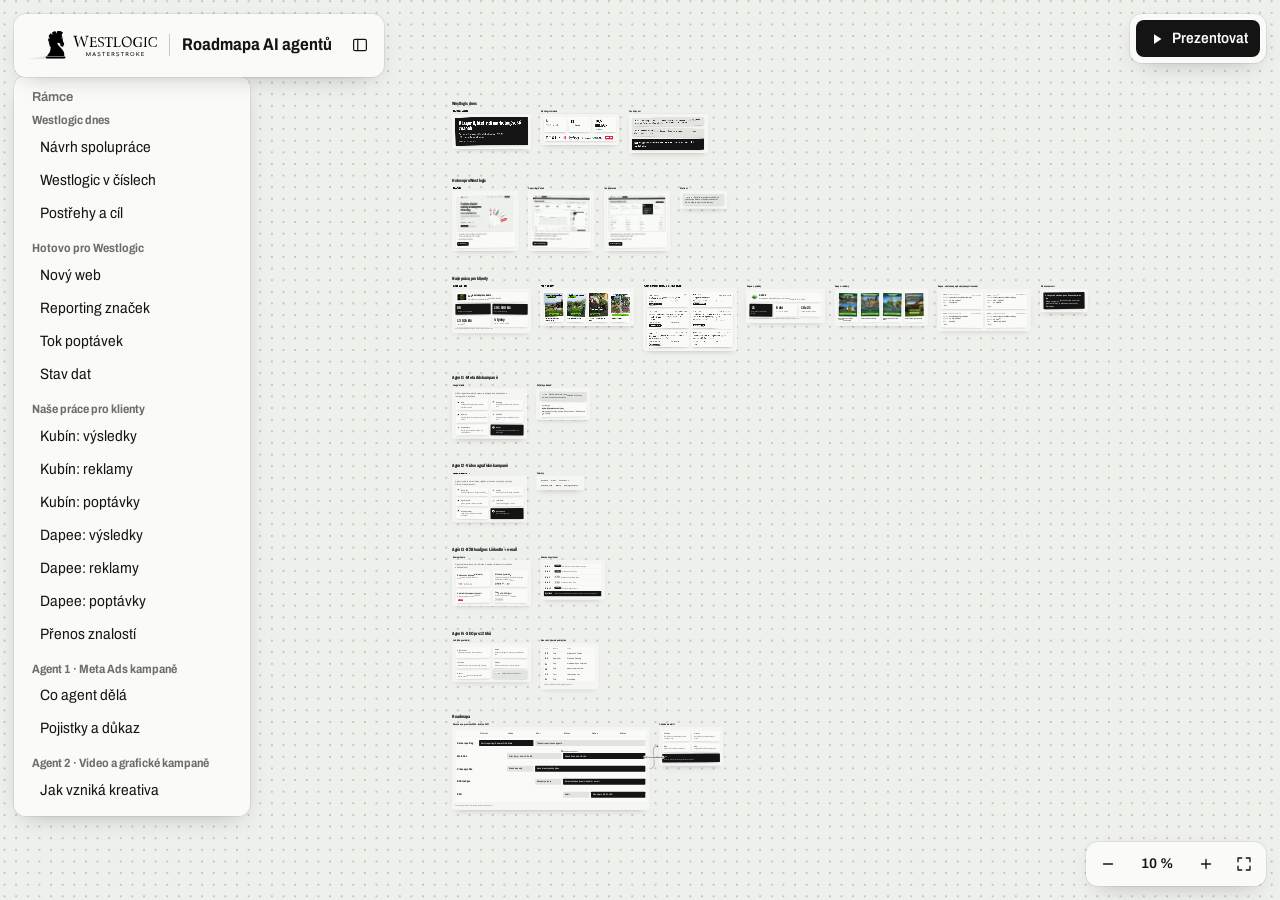
==== commit 958b234b: "Board: nic nejde přesunout, tažení vždy posouvá plochu Co-Authored-By: Claude Opus 5.5 <noreply@anth" ====
--- a/board.html
+++ b/board.html
@@ -21,7 +21,6 @@
   </button>
 </header>
 <div class="ui ui--right">
-  <button class="ui__btn" type="button" id="resetNotes" title="Vrátit lístky na původní místa">Srovnat lístky</button>
   <button class="ui__btn ui__btn--ink" type="button" id="present">
     <svg viewBox="0 0 24 24" aria-hidden="true"><path d="M8 5.5v13l10-6.5z" fill="currentColor"/></svg>Prezentovat
   </button>
@@ -30,7 +29,7 @@
 <nav class="panel" id="panel" aria-label="Rámce">
   <p class="panel__h">Rámce</p>
   <ol id="frameList"></ol>
-  <p class="panel__hint">Táhni plochu myší. Kolečkem přibližuj. Lístky jdou přesouvat.</p>
+  <p class="panel__hint">Táhni plochu myší. Kolečkem přibližuj.</p>
 </nav>
 
 <div class="zoom ui" role="group" aria-label="Přiblížení">
--- a/assets/css/board.css
+++ b/assets/css/board.css
@@ -52,7 +52,7 @@
   position: relative; background: var(--paper); border-radius: 6px; padding: 18px 20px;
   box-shadow: 0 1px 1px rgba(20,20,20,.08), 0 10px 22px -14px rgba(20,20,20,.45);
   transform: translate(var(--dx, 0px), var(--dy, 0px)) rotate(var(--r, 0deg));
-  cursor: grab; user-select: none; transition: box-shadow .25s;
+  user-select: none;
 }
 .note.is-drag { cursor: grabbing; z-index: 10; box-shadow: 0 2px 4px rgba(20,20,20,.1), 0 24px 40px -18px rgba(20,20,20,.55); transition: none; }
 .note b { display: block; font-weight: 700; font-stretch: 82%; font-size: 1.05em; margin-bottom: 4px; }
@@ -260,3 +260,6 @@
 .seq--v .seq__end { border-bottom: 0; }
 .shot ul { margin-top: 12px; }
 .idea { font-size: 17px; }
+
+.vp a, .vp img { -webkit-user-drag: none; user-select: none; }
+.vp a { cursor: pointer; }
